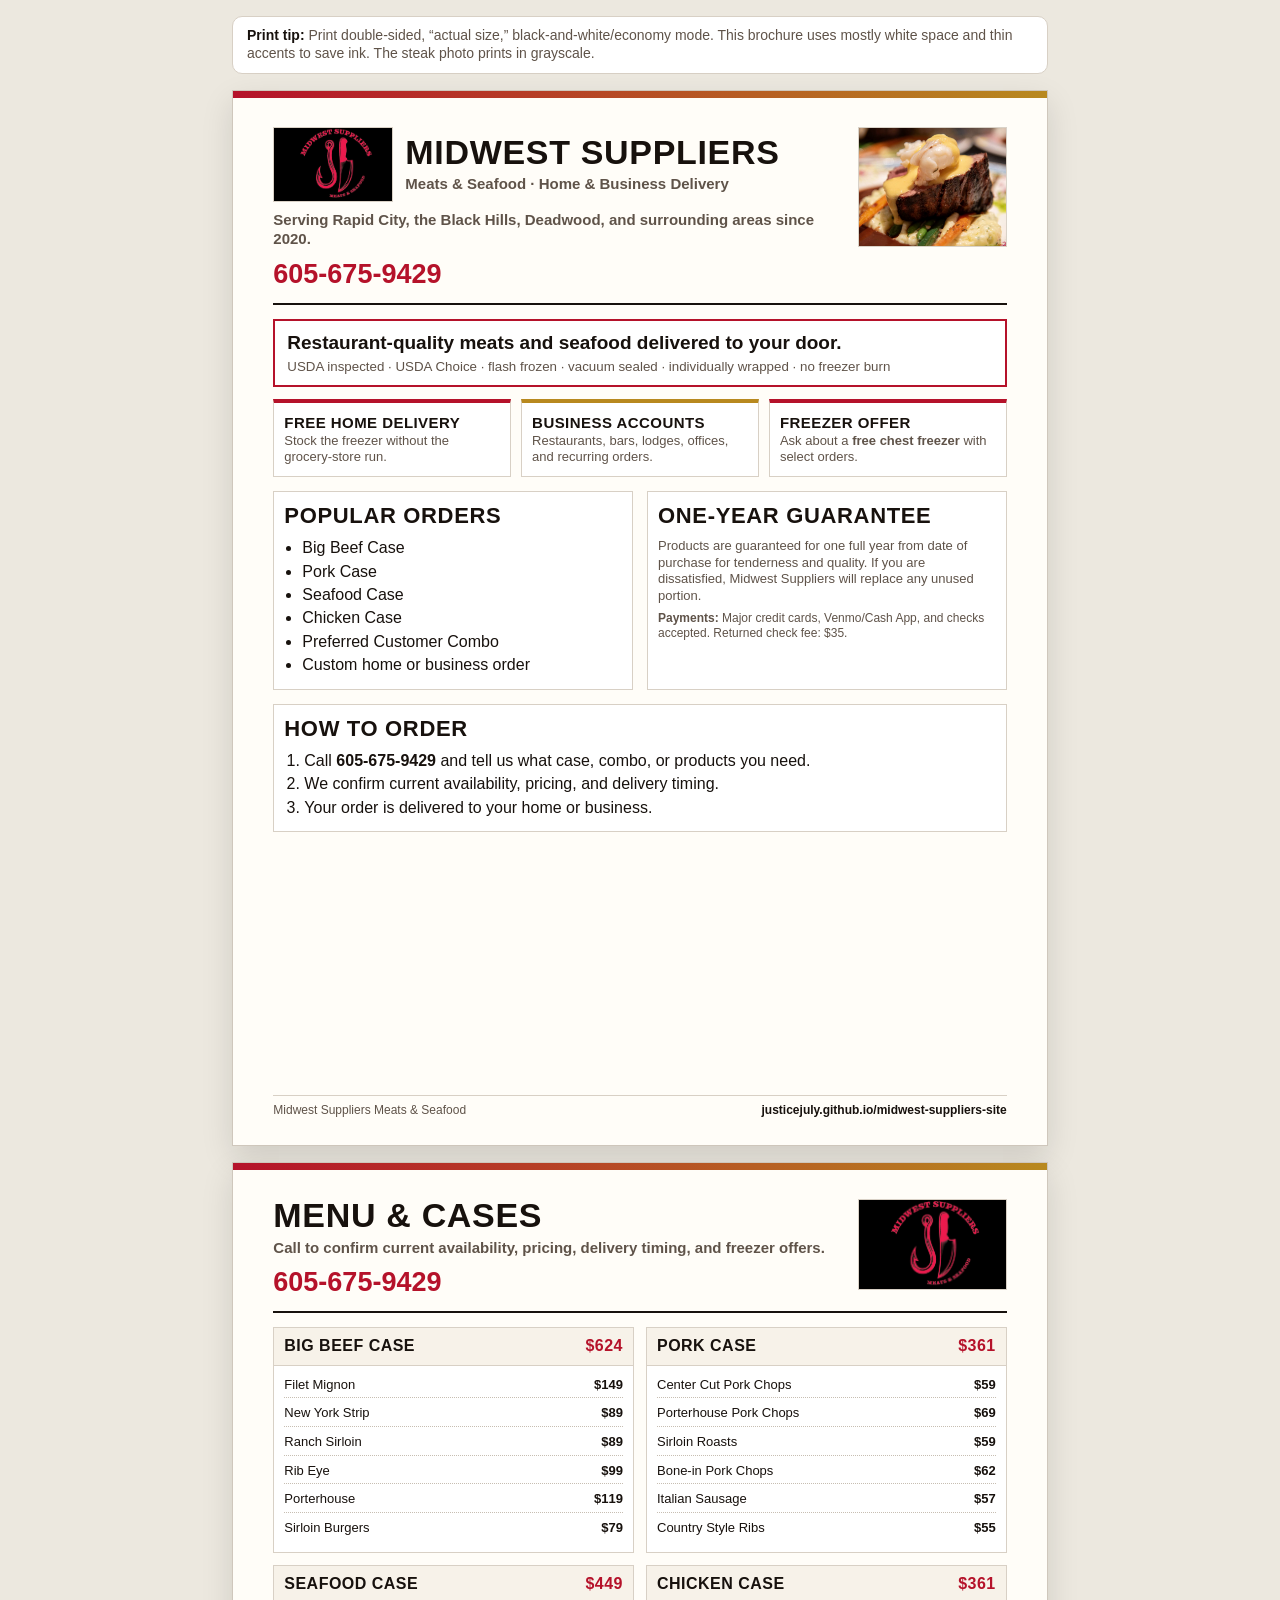
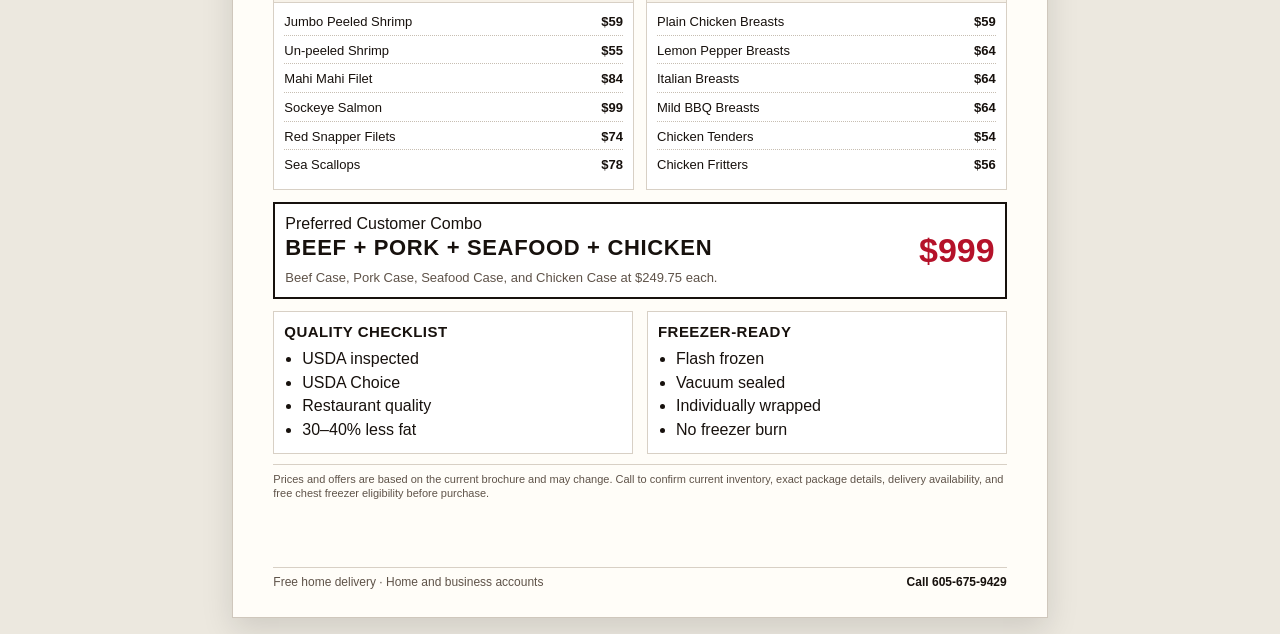
==== brochure-print.html @ 621537a1 "feat: add low-ink printable brochure" ====
<!doctype html>
<html lang="en">
<head>
  <meta charset="utf-8" />
  <meta name="viewport" content="width=device-width, initial-scale=1" />
  <title>Midwest Suppliers Printable Brochure & Menu</title>
  <style>
    :root{
      --ink:#17110d;
      --muted:#5f5349;
      --red:#b5122a;
      --gold:#b8891f;
      --line:#d8d0c5;
      --paper:#fffdf8;
    }
    *{box-sizing:border-box}
    body{margin:0;background:#ece8df;color:var(--ink);font-family:Arial,Helvetica,sans-serif;line-height:1.28}
    .toolbar{max-width:8.5in;margin:16px auto;padding:10px 14px;background:#fff;border:1px solid var(--line);border-radius:10px;font-size:14px;color:var(--muted)}
    .toolbar strong{color:var(--ink)}
    .sheet{width:8.5in;min-height:11in;margin:16px auto;background:var(--paper);padding:.38in .42in;border:1px solid #cfc7bc;box-shadow:0 12px 30px rgba(0,0,0,.12);position:relative;overflow:hidden}
    .sheet::before{content:"";position:absolute;inset:0 0 auto;height:7px;background:linear-gradient(90deg,var(--red),var(--gold));print-color-adjust:exact;-webkit-print-color-adjust:exact}
    .header{display:grid;grid-template-columns:1fr 1.55in;gap:16px;align-items:start;border-bottom:2px solid var(--ink);padding-bottom:12px;margin-bottom:14px}
    .brand-row{display:flex;gap:12px;align-items:center;margin-bottom:8px}.logo{width:1.25in;height:.78in;object-fit:cover;border:1px solid var(--line)}
    h1,h2,h3,p{margin:0} h1{font-size:34px;line-height:.95;text-transform:uppercase;letter-spacing:.02em} h2{font-size:22px;text-transform:uppercase;letter-spacing:.03em;margin-bottom:8px} h3{font-size:15px;text-transform:uppercase;letter-spacing:.03em}
    .subtitle{font-size:15px;color:var(--muted);font-weight:700;margin-top:6px}.phone{font-size:27px;font-weight:900;color:var(--red);text-decoration:none;display:block;margin-top:8px}.photo{width:100%;height:1.25in;object-fit:cover;border:1px solid var(--line);filter:saturate(.88) contrast(1.02)}
    .callout{border:2px solid var(--red);padding:10px 12px;margin:12px 0;background:#fff}.callout strong{font-size:19px}.callout small{display:block;color:var(--muted);margin-top:3px}.grid-2{display:grid;grid-template-columns:1fr 1fr;gap:14px}.grid-3{display:grid;grid-template-columns:repeat(3,1fr);gap:10px}.box{border:1px solid var(--line);background:#fff;padding:10px}.box.redline{border-top:4px solid var(--red)}.box.goldline{border-top:4px solid var(--gold)}
    ul{margin:8px 0 0 18px;padding:0}li{margin:3px 0}.simple-list{list-style:none;margin:8px 0 0;padding:0}.simple-list li{border-bottom:1px solid var(--line);padding:5px 0;display:flex;justify-content:space-between;gap:14px}.simple-list b{white-space:nowrap}.guarantee{font-size:13px;color:var(--muted)}.big{font-size:19px;font-weight:900;color:var(--red)}
    .menu-grid{display:grid;grid-template-columns:1fr 1fr;gap:12px}.case{border:1px solid var(--line);background:#fff}.case h3{display:flex;justify-content:space-between;gap:10px;background:#f7f2e9;border-bottom:1px solid var(--line);padding:8px 10px;font-size:16px}.case h3 span{color:var(--red)}.case ul{list-style:none;margin:0;padding:4px 10px 8px}.case li{display:flex;justify-content:space-between;gap:10px;border-bottom:1px dotted #c7beb2;padding:4px 0;font-size:13px}.case li:last-child{border-bottom:0}.combo{display:grid;grid-template-columns:1fr 1.25in;gap:12px;align-items:center;border:2px solid var(--ink);background:#fff;padding:10px;margin-top:12px}.combo strong{font-size:34px;color:var(--red);text-align:right}.fineprint{font-size:11px;color:var(--muted);margin-top:10px;border-top:1px solid var(--line);padding-top:7px}.footer{position:absolute;left:.42in;right:.42in;bottom:.28in;border-top:1px solid var(--line);padding-top:7px;font-size:12px;color:var(--muted);display:flex;justify-content:space-between;gap:12px}.url{font-weight:900;color:var(--ink)}
    .no-ink-note{font-size:12px;color:var(--muted);margin-top:6px}.page-break{break-before:page;page-break-before:always}
    @page{size:letter;margin:0}
    @media print{
      body{background:white}.toolbar{display:none}.sheet{margin:0;border:0;box-shadow:none;width:8.5in;height:11in;min-height:11in}.photo{filter:grayscale(100%) contrast(1.05)}a{text-decoration:none;color:inherit}.sheet::before{height:5px}
    }
  </style>
</head>
<body>
  <div class="toolbar"><strong>Print tip:</strong> Print double-sided, “actual size,” black-and-white/economy mode. This brochure uses mostly white space and thin accents to save ink. The steak photo prints in grayscale.</div>

  <section class="sheet">
    <div class="header">
      <div>
        <div class="brand-row">
          <img class="logo" src="assets/knife-logo.jpg" alt="Midwest Suppliers knife logo">
          <div>
            <h1>Midwest Suppliers</h1>
            <p class="subtitle">Meats & Seafood · Home & Business Delivery</p>
          </div>
        </div>
        <p class="subtitle">Serving Rapid City, the Black Hills, Deadwood, and surrounding areas since 2020.</p>
        <a class="phone" href="tel:16056759429">605-675-9429</a>
      </div>
      <img class="photo" src="assets/steak-seafood-plate.jpg" alt="Plated steak topped with seafood and sauce">
    </div>

    <div class="callout">
      <strong>Restaurant-quality meats and seafood delivered to your door.</strong>
      <small>USDA inspected · USDA Choice · flash frozen · vacuum sealed · individually wrapped · no freezer burn</small>
    </div>

    <div class="grid-3">
      <div class="box redline"><h3>Free home delivery</h3><p class="guarantee">Stock the freezer without the grocery-store run.</p></div>
      <div class="box goldline"><h3>Business accounts</h3><p class="guarantee">Restaurants, bars, lodges, offices, and recurring orders.</p></div>
      <div class="box redline"><h3>Freezer offer</h3><p class="guarantee">Ask about a <b>free chest freezer</b> with select orders.</p></div>
    </div>

    <div class="grid-2" style="margin-top:14px">
      <div class="box">
        <h2>Popular orders</h2>
        <ul>
          <li>Big Beef Case</li>
          <li>Pork Case</li>
          <li>Seafood Case</li>
          <li>Chicken Case</li>
          <li>Preferred Customer Combo</li>
          <li>Custom home or business order</li>
        </ul>
      </div>
      <div class="box">
        <h2>One-year guarantee</h2>
        <p class="guarantee">Products are guaranteed for one full year from date of purchase for tenderness and quality. If you are dissatisfied, Midwest Suppliers will replace any unused portion.</p>
        <p class="no-ink-note"><b>Payments:</b> Major credit cards, Venmo/Cash App, and checks accepted. Returned check fee: $35.</p>
      </div>
    </div>

    <div class="box" style="margin-top:14px">
      <h2>How to order</h2>
      <ol style="margin:8px 0 0 20px;padding:0">
        <li>Call <b>605-675-9429</b> and tell us what case, combo, or products you need.</li>
        <li>We confirm current availability, pricing, and delivery timing.</li>
        <li>Your order is delivered to your home or business.</li>
      </ol>
    </div>

    <div class="footer"><span>Midwest Suppliers Meats & Seafood</span><span class="url">justicejuly.github.io/midwest-suppliers-site</span></div>
  </section>

  <section class="sheet page-break">
    <div class="header">
      <div>
        <h1>Menu & Cases</h1>
        <p class="subtitle">Call to confirm current availability, pricing, delivery timing, and freezer offers.</p>
        <a class="phone" href="tel:16056759429">605-675-9429</a>
      </div>
      <img class="logo" src="assets/knife-logo.jpg" alt="Midwest Suppliers knife logo" style="justify-self:end;width:1.55in;height:.95in">
    </div>

    <div class="menu-grid">
      <article class="case">
        <h3>Big Beef Case <span>$624</span></h3>
        <ul>
          <li><span>Filet Mignon</span><b>$149</b></li>
          <li><span>New York Strip</span><b>$89</b></li>
          <li><span>Ranch Sirloin</span><b>$89</b></li>
          <li><span>Rib Eye</span><b>$99</b></li>
          <li><span>Porterhouse</span><b>$119</b></li>
          <li><span>Sirloin Burgers</span><b>$79</b></li>
        </ul>
      </article>

      <article class="case">
        <h3>Pork Case <span>$361</span></h3>
        <ul>
          <li><span>Center Cut Pork Chops</span><b>$59</b></li>
          <li><span>Porterhouse Pork Chops</span><b>$69</b></li>
          <li><span>Sirloin Roasts</span><b>$59</b></li>
          <li><span>Bone-in Pork Chops</span><b>$62</b></li>
          <li><span>Italian Sausage</span><b>$57</b></li>
          <li><span>Country Style Ribs</span><b>$55</b></li>
        </ul>
      </article>

      <article class="case">
        <h3>Seafood Case <span>$449</span></h3>
        <ul>
          <li><span>Jumbo Peeled Shrimp</span><b>$59</b></li>
          <li><span>Un-peeled Shrimp</span><b>$55</b></li>
          <li><span>Mahi Mahi Filet</span><b>$84</b></li>
          <li><span>Sockeye Salmon</span><b>$99</b></li>
          <li><span>Red Snapper Filets</span><b>$74</b></li>
          <li><span>Sea Scallops</span><b>$78</b></li>
        </ul>
      </article>

      <article class="case">
        <h3>Chicken Case <span>$361</span></h3>
        <ul>
          <li><span>Plain Chicken Breasts</span><b>$59</b></li>
          <li><span>Lemon Pepper Breasts</span><b>$64</b></li>
          <li><span>Italian Breasts</span><b>$64</b></li>
          <li><span>Mild BBQ Breasts</span><b>$64</b></li>
          <li><span>Chicken Tenders</span><b>$54</b></li>
          <li><span>Chicken Fritters</span><b>$56</b></li>
        </ul>
      </article>
    </div>

    <div class="combo">
      <div>
        <p class="eyebrow">Preferred Customer Combo</p>
        <h2>Beef + Pork + Seafood + Chicken</h2>
        <p class="guarantee">Beef Case, Pork Case, Seafood Case, and Chicken Case at $249.75 each.</p>
      </div>
      <strong>$999</strong>
    </div>

    <div class="grid-2" style="margin-top:12px">
      <div class="box">
        <h3>Quality checklist</h3>
        <ul>
          <li>USDA inspected</li>
          <li>USDA Choice</li>
          <li>Restaurant quality</li>
          <li>30–40% less fat</li>
        </ul>
      </div>
      <div class="box">
        <h3>Freezer-ready</h3>
        <ul>
          <li>Flash frozen</li>
          <li>Vacuum sealed</li>
          <li>Individually wrapped</li>
          <li>No freezer burn</li>
        </ul>
      </div>
    </div>

    <p class="fineprint">Prices and offers are based on the current brochure and may change. Call to confirm current inventory, exact package details, delivery availability, and free chest freezer eligibility before purchase.</p>
    <div class="footer"><span>Free home delivery · Home and business accounts</span><span class="url">Call 605-675-9429</span></div>
  </section>
</body>
</html>
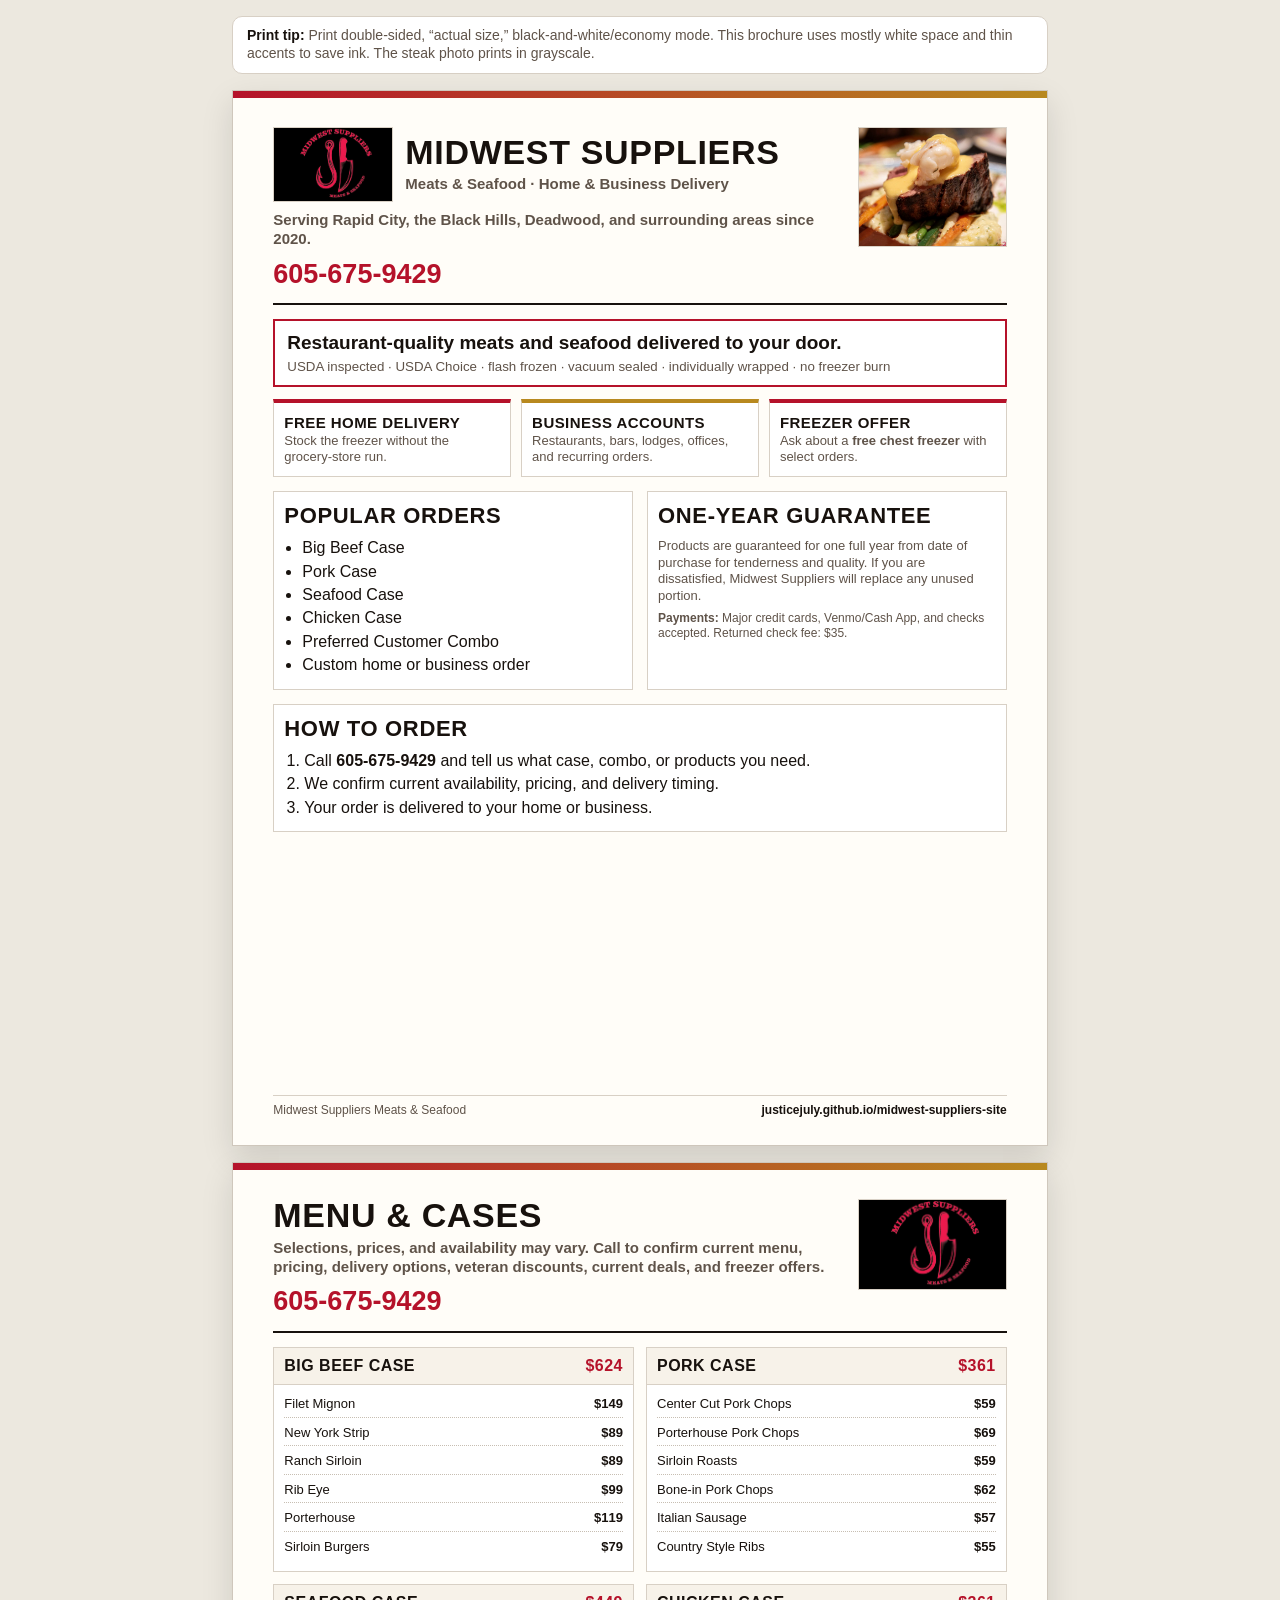
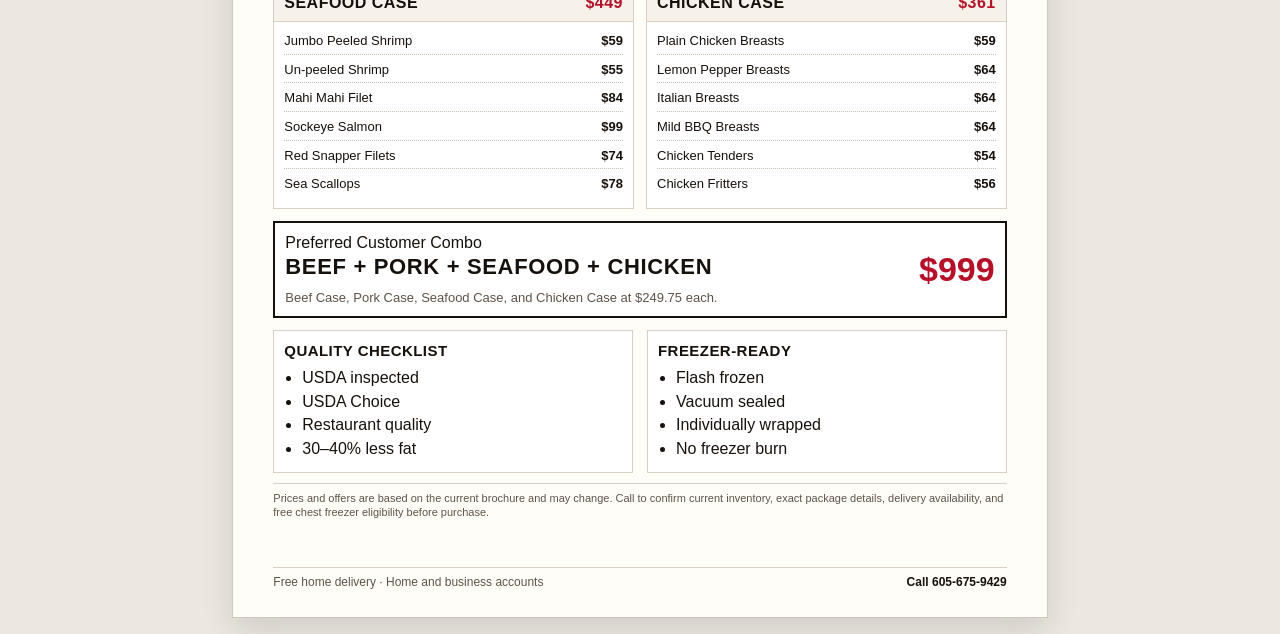
==== commit 2e2abaa0: "feat: add availability and veteran deals wording" ====
--- a/brochure-print.html
+++ b/brochure-print.html
@@ -98,7 +98,7 @@
     <div class="header">
       <div>
         <h1>Menu & Cases</h1>
-        <p class="subtitle">Call to confirm current availability, pricing, delivery timing, and freezer offers.</p>
+        <p class="subtitle">Selections, prices, and availability may vary. Call to confirm current menu, pricing, delivery options, veteran discounts, current deals, and freezer offers.</p>
         <a class="phone" href="tel:16056759429">605-675-9429</a>
       </div>
       <img class="logo" src="assets/knife-logo.jpg" alt="Midwest Suppliers knife logo" style="justify-self:end;width:1.55in;height:.95in">
